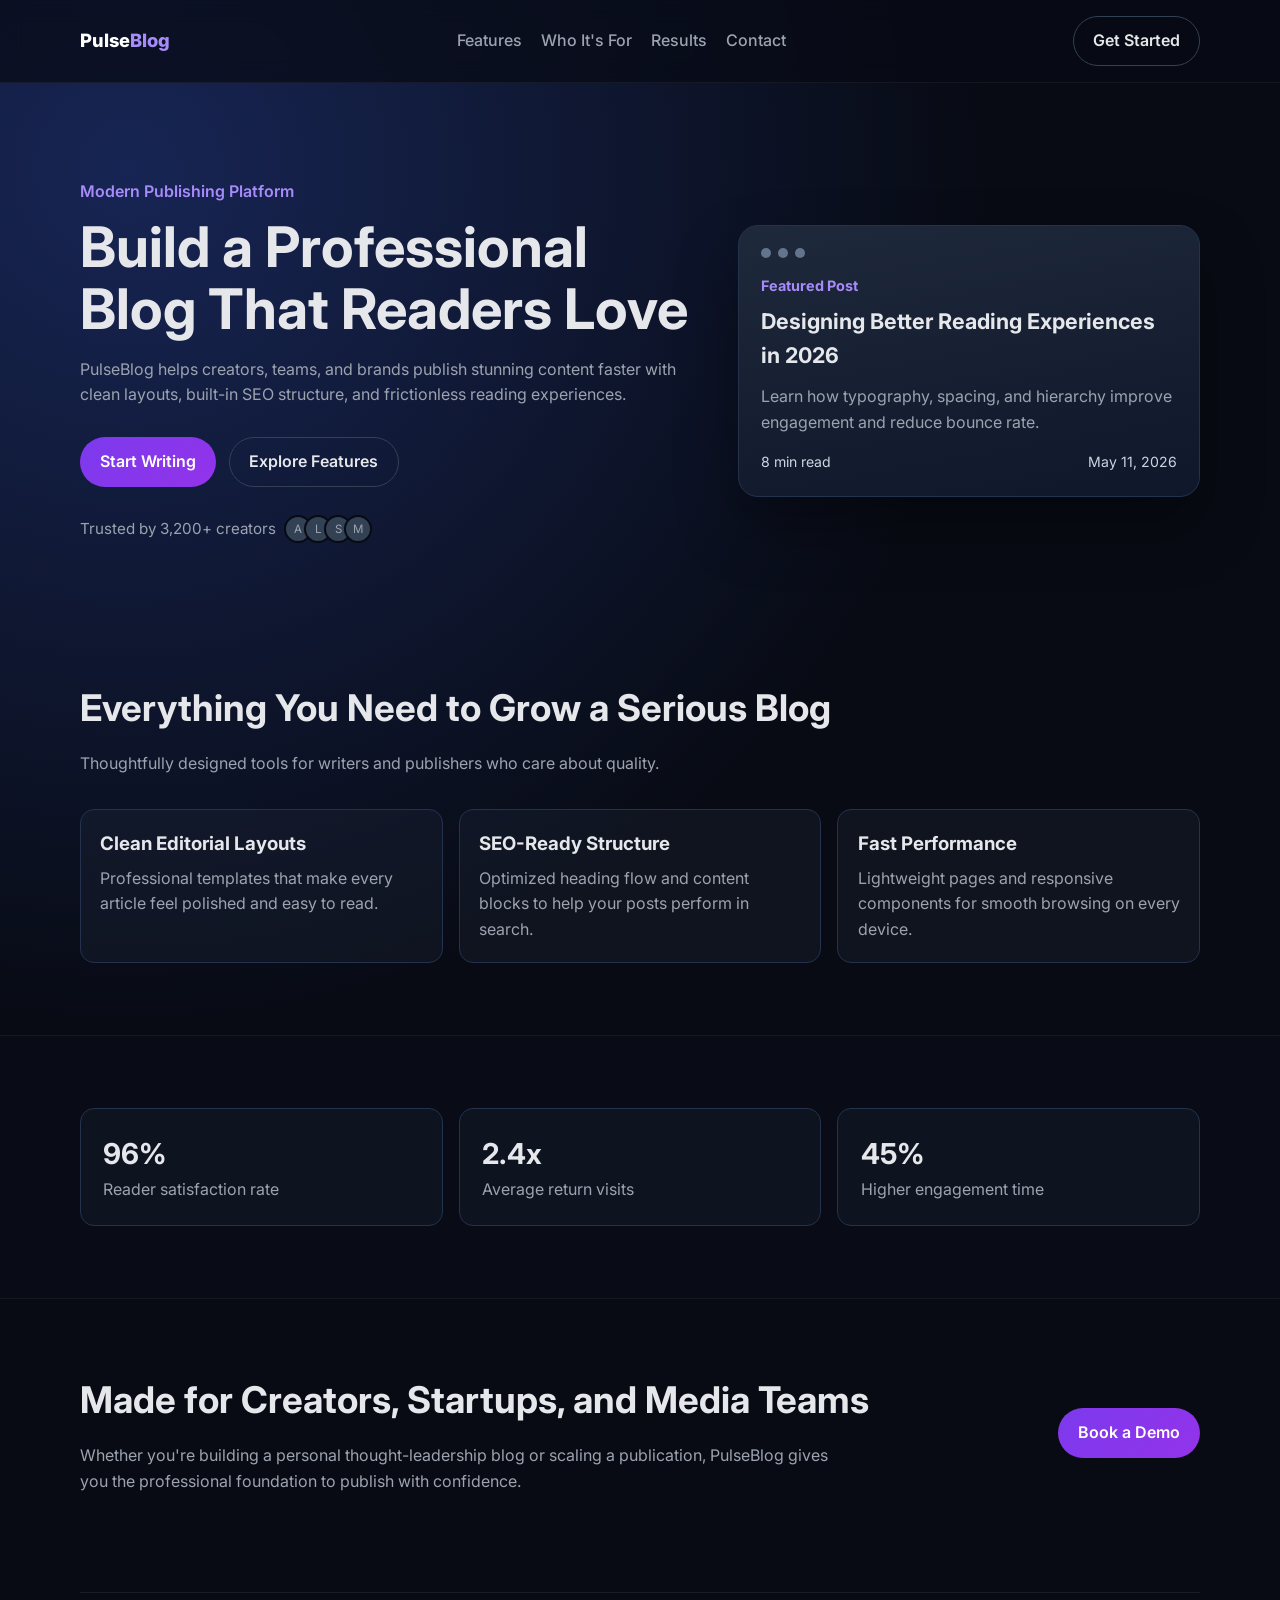
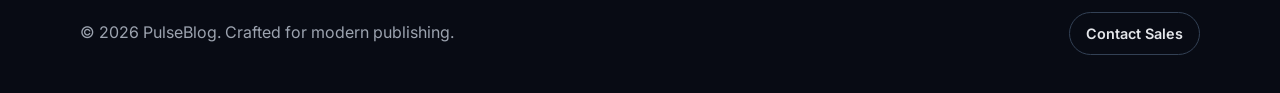
==== index.html @ 3ef4b939 "Create modern professional blog landing page" ====
<!DOCTYPE html>
<html lang="en">
<head>
  <meta charset="UTF-8" />
  <meta name="viewport" content="width=device-width, initial-scale=1.0" />
  <title>PulseBlog — Share Stories That Matter</title>
  <link rel="preconnect" href="https://fonts.googleapis.com">
  <link rel="preconnect" href="https://fonts.gstatic.com" crossorigin>
  <link href="https://fonts.googleapis.com/css2?family=Inter:wght@400;500;600;700;800&display=swap" rel="stylesheet">
  <link rel="stylesheet" href="style.css" />
</head>
<body>
  <header class="topbar">
    <div class="container nav-wrap">
      <a class="logo" href="#">Pulse<span>Blog</span></a>
      <nav class="nav-links">
        <a href="#features">Features</a>
        <a href="#audience">Who It's For</a>
        <a href="#stats">Results</a>
        <a href="#contact">Contact</a>
      </nav>
      <a href="#" class="btn btn-outline">Get Started</a>
    </div>
  </header>

  <main>
    <section class="hero">
      <div class="container hero-grid">
        <div class="hero-content">
          <p class="eyebrow">Modern Publishing Platform</p>
          <h1>Build a Professional Blog That Readers Love</h1>
          <p class="lead">PulseBlog helps creators, teams, and brands publish stunning content faster with clean layouts, built-in SEO structure, and frictionless reading experiences.</p>
          <div class="hero-actions">
            <a href="#" class="btn btn-primary">Start Writing</a>
            <a href="#features" class="btn btn-ghost">Explore Features</a>
          </div>
          <div class="trust-row">
            <span>Trusted by 3,200+ creators</span>
            <div class="avatars">
              <span>A</span><span>L</span><span>S</span><span>M</span>
            </div>
          </div>
        </div>

        <article class="hero-card">
          <div class="card-header">
            <span class="dot"></span>
            <span class="dot"></span>
            <span class="dot"></span>
          </div>
          <h3>Featured Post</h3>
          <h2>Designing Better Reading Experiences in 2026</h2>
          <p>Learn how typography, spacing, and hierarchy improve engagement and reduce bounce rate.</p>
          <div class="card-meta">
            <span>8 min read</span>
            <span>May 11, 2026</span>
          </div>
        </article>
      </div>
    </section>

    <section id="features" class="section">
      <div class="container">
        <h2>Everything You Need to Grow a Serious Blog</h2>
        <p class="section-sub">Thoughtfully designed tools for writers and publishers who care about quality.</p>
        <div class="features-grid">
          <div class="feature-card">
            <h3>Clean Editorial Layouts</h3>
            <p>Professional templates that make every article feel polished and easy to read.</p>
          </div>
          <div class="feature-card">
            <h3>SEO-Ready Structure</h3>
            <p>Optimized heading flow and content blocks to help your posts perform in search.</p>
          </div>
          <div class="feature-card">
            <h3>Fast Performance</h3>
            <p>Lightweight pages and responsive components for smooth browsing on every device.</p>
          </div>
        </div>
      </div>
    </section>

    <section id="stats" class="section muted">
      <div class="container stats-grid">
        <div><strong>96%</strong><span>Reader satisfaction rate</span></div>
        <div><strong>2.4x</strong><span>Average return visits</span></div>
        <div><strong>45%</strong><span>Higher engagement time</span></div>
      </div>
    </section>

    <section id="audience" class="section">
      <div class="container audience">
        <div>
          <h2>Made for Creators, Startups, and Media Teams</h2>
          <p>Whether you're building a personal thought-leadership blog or scaling a publication, PulseBlog gives you the professional foundation to publish with confidence.</p>
        </div>
        <a href="#contact" class="btn btn-primary">Book a Demo</a>
      </div>
    </section>
  </main>

  <footer id="contact" class="footer">
    <div class="container footer-wrap">
      <p>© 2026 PulseBlog. Crafted for modern publishing.</p>
      <a href="#" class="btn btn-outline small">Contact Sales</a>
    </div>
  </footer>
</body>
</html>
---- style.css ----
:root {
  --bg: #080b14;
  --bg-soft: #111827;
  --card: #121b2d;
  --text: #e5e7eb;
  --muted: #9ca3af;
  --primary: #7c3aed;
  --primary-2: #9333ea;
  --line: #24324d;
  --white: #ffffff;
}

* {
  margin: 0;
  padding: 0;
  box-sizing: border-box;
}

body {
  font-family: 'Inter', sans-serif;
  background: radial-gradient(circle at 10% 10%, #172554 0%, var(--bg) 45%);
  color: var(--text);
  line-height: 1.6;
}

.container {
  width: min(1120px, 92%);
  margin: 0 auto;
}

.topbar {
  position: sticky;
  top: 0;
  backdrop-filter: blur(12px);
  background: rgba(8, 11, 20, 0.7);
  border-bottom: 1px solid rgba(255, 255, 255, 0.05);
  z-index: 50;
}

.nav-wrap {
  display: flex;
  align-items: center;
  justify-content: space-between;
  padding: 1rem 0;
  gap: 1rem;
}

.logo {
  font-weight: 800;
  font-size: 1.15rem;
  text-decoration: none;
  color: var(--white);
}

.logo span { color: #a78bfa; }

.nav-links {
  display: flex;
  gap: 1.2rem;
  flex-wrap: wrap;
}

.nav-links a {
  color: var(--muted);
  text-decoration: none;
  font-weight: 500;
}

.nav-links a:hover { color: var(--white); }

.btn {
  border: 1px solid transparent;
  border-radius: 999px;
  padding: 0.7rem 1.2rem;
  text-decoration: none;
  font-weight: 600;
  transition: all 0.25s ease;
  display: inline-flex;
  align-items: center;
  justify-content: center;
}

.btn-primary {
  background: linear-gradient(135deg, var(--primary), var(--primary-2));
  color: var(--white);
}

.btn-primary:hover {
  filter: brightness(1.08);
  transform: translateY(-1px);
}

.btn-outline {
  border-color: #334155;
  color: var(--text);
}

.btn-outline:hover {
  border-color: #64748b;
  background: rgba(255, 255, 255, 0.03);
}

.btn-ghost {
  color: var(--text);
  border-color: #334155;
}

.btn-ghost:hover {
  background: rgba(255, 255, 255, 0.03);
}

.hero {
  padding: 6rem 0 4rem;
}

.hero-grid {
  display: grid;
  grid-template-columns: 1.15fr 0.85fr;
  gap: 2rem;
  align-items: center;
}

.eyebrow {
  color: #a78bfa;
  font-weight: 600;
  margin-bottom: 0.8rem;
}

.hero h1 {
  font-size: clamp(2rem, 5vw, 3.5rem);
  line-height: 1.1;
  margin-bottom: 1rem;
}

.lead {
  color: var(--muted);
  max-width: 620px;
}

.hero-actions {
  margin-top: 1.8rem;
  display: flex;
  gap: 0.8rem;
  flex-wrap: wrap;
}

.trust-row {
  margin-top: 1.8rem;
  display: flex;
  align-items: center;
  gap: 1rem;
  color: var(--muted);
  font-size: 0.95rem;
}

.avatars { display: flex; }
.avatars span {
  width: 28px;
  height: 28px;
  border-radius: 50%;
  background: #334155;
  display: grid;
  place-items: center;
  border: 2px solid var(--bg);
  margin-left: -8px;
  font-size: 0.72rem;
}

.hero-card {
  background: linear-gradient(170deg, #1e293b 0%, #0f172a 100%);
  border: 1px solid var(--line);
  border-radius: 20px;
  padding: 1.4rem;
  box-shadow: 0 30px 60px rgba(0, 0, 0, 0.35);
}

.card-header {
  display: flex;
  gap: 0.45rem;
  margin-bottom: 1rem;
}

.dot {
  width: 10px;
  height: 10px;
  border-radius: 50%;
  background: #64748b;
}

.hero-card h3 {
  color: #a78bfa;
  font-size: 0.9rem;
  margin-bottom: 0.4rem;
}

.hero-card h2 {
  margin-bottom: 0.7rem;
  font-size: 1.35rem;
}

.hero-card p { color: var(--muted); }

.card-meta {
  margin-top: 1rem;
  display: flex;
  justify-content: space-between;
  font-size: 0.88rem;
  color: #cbd5e1;
}

.section {
  padding: 4.5rem 0;
}

.section h2 {
  font-size: clamp(1.5rem, 4vw, 2.3rem);
  margin-bottom: 0.8rem;
}

.section-sub {
  color: var(--muted);
  margin-bottom: 2rem;
}

.features-grid {
  display: grid;
  grid-template-columns: repeat(3, 1fr);
  gap: 1rem;
}

.feature-card {
  padding: 1.2rem;
  border-radius: 14px;
  border: 1px solid var(--line);
  background: rgba(30, 41, 59, 0.3);
}

.feature-card h3 {
  margin-bottom: 0.45rem;
}

.feature-card p { color: var(--muted); }

.muted {
  background: rgba(10, 14, 24, 0.7);
  border-top: 1px solid rgba(255, 255, 255, 0.05);
  border-bottom: 1px solid rgba(255, 255, 255, 0.05);
}

.stats-grid {
  display: grid;
  grid-template-columns: repeat(3, 1fr);
  gap: 1rem;
}

.stats-grid div {
  background: rgba(17, 24, 39, 0.6);
  border: 1px solid var(--line);
  padding: 1.4rem;
  border-radius: 14px;
}

.stats-grid strong {
  display: block;
  font-size: 1.8rem;
}

.stats-grid span {
  color: var(--muted);
}

.audience {
  display: flex;
  justify-content: space-between;
  align-items: center;
  gap: 1.4rem;
}

.audience p {
  color: var(--muted);
  max-width: 760px;
}

.footer {
  padding: 1.6rem 0 2.4rem;
}

.footer-wrap {
  border-top: 1px solid rgba(255, 255, 255, 0.07);
  padding-top: 1.2rem;
  display: flex;
  justify-content: space-between;
  align-items: center;
  gap: 1rem;
  color: var(--muted);
}

.small { padding: 0.55rem 1rem; font-size: 0.9rem; }

@media (max-width: 900px) {
  .hero-grid,
  .features-grid,
  .stats-grid,
  .audience {
    grid-template-columns: 1fr;
    display: grid;
  }

  .nav-links { display: none; }
  .hero { padding-top: 4rem; }
}
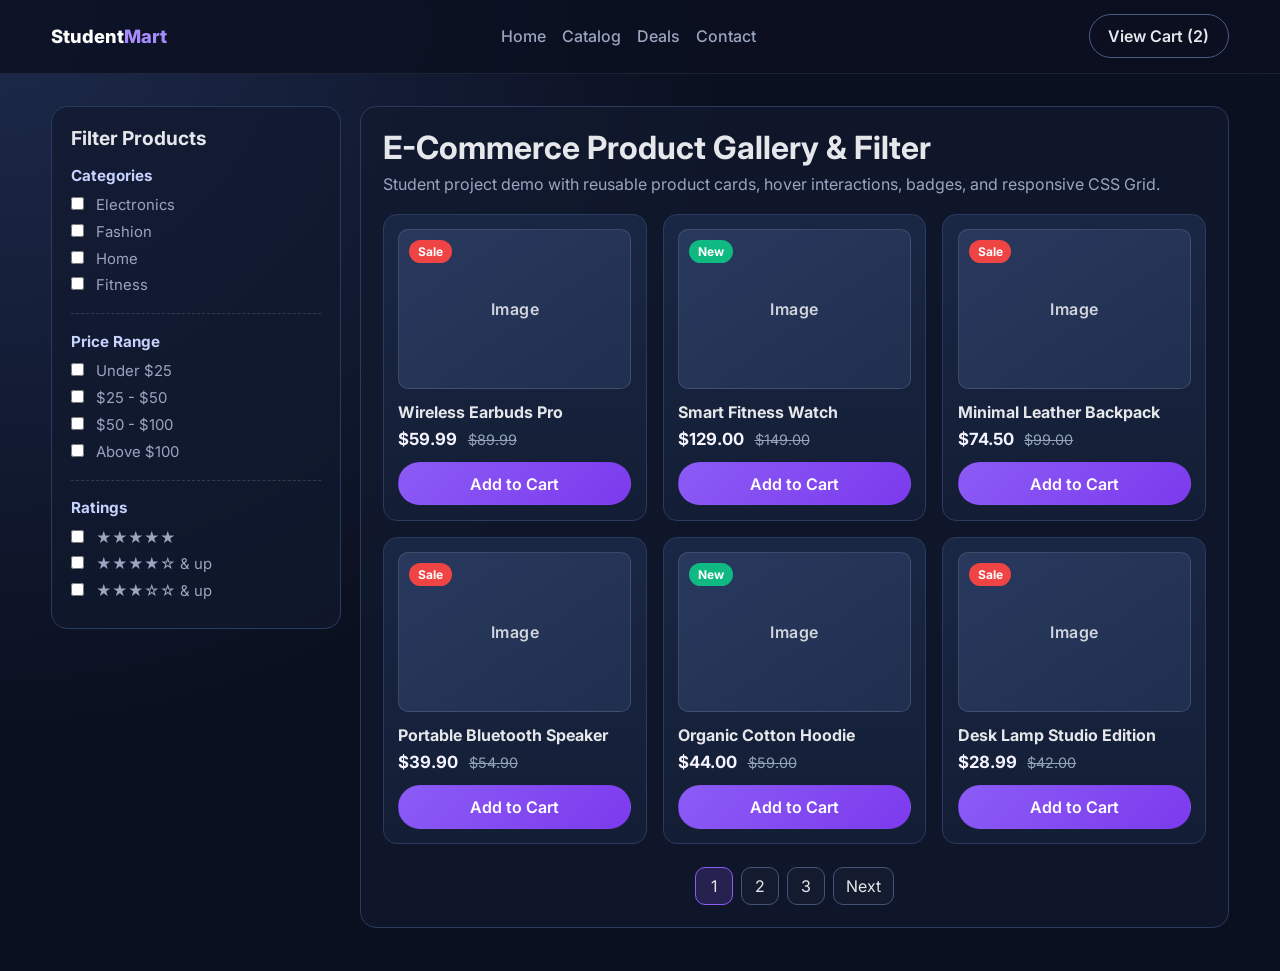
==== commit ddad4d9e: "Transform landing page into e-commerce gallery with filters" ====
--- a/index.html
+++ b/index.html
@@ -3,7 +3,7 @@
 <head>
   <meta charset="UTF-8" />
   <meta name="viewport" content="width=device-width, initial-scale=1.0" />
-  <title>PulseBlog — Share Stories That Matter</title>
+  <title>StudentMart — E-Commerce Product Gallery & Filter</title>
   <link rel="preconnect" href="https://fonts.googleapis.com">
   <link rel="preconnect" href="https://fonts.gstatic.com" crossorigin>
   <link href="https://fonts.googleapis.com/css2?family=Inter:wght@400;500;600;700;800&display=swap" rel="stylesheet">
@@ -12,98 +12,138 @@
 <body>
   <header class="topbar">
     <div class="container nav-wrap">
-      <a class="logo" href="#">Pulse<span>Blog</span></a>
+      <a class="logo" href="#">Student<span>Mart</span></a>
       <nav class="nav-links">
-        <a href="#features">Features</a>
-        <a href="#audience">Who It's For</a>
-        <a href="#stats">Results</a>
-        <a href="#contact">Contact</a>
+        <a href="#">Home</a>
+        <a href="#">Catalog</a>
+        <a href="#">Deals</a>
+        <a href="#">Contact</a>
       </nav>
-      <a href="#" class="btn btn-outline">Get Started</a>
+      <a href="#" class="btn btn-outline">View Cart (2)</a>
     </div>
   </header>
 
-  <main>
-    <section class="hero">
-      <div class="container hero-grid">
-        <div class="hero-content">
-          <p class="eyebrow">Modern Publishing Platform</p>
-          <h1>Build a Professional Blog That Readers Love</h1>
-          <p class="lead">PulseBlog helps creators, teams, and brands publish stunning content faster with clean layouts, built-in SEO structure, and frictionless reading experiences.</p>
-          <div class="hero-actions">
-            <a href="#" class="btn btn-primary">Start Writing</a>
-            <a href="#features" class="btn btn-ghost">Explore Features</a>
+  <main class="container page-layout">
+    <aside class="filter-sidebar">
+      <h2>Filter Products</h2>
+
+      <div class="filter-group">
+        <h3>Categories</h3>
+        <label><input type="checkbox" /> Electronics</label>
+        <label><input type="checkbox" /> Fashion</label>
+        <label><input type="checkbox" /> Home</label>
+        <label><input type="checkbox" /> Fitness</label>
+      </div>
+
+      <div class="filter-group">
+        <h3>Price Range</h3>
+        <label><input type="checkbox" /> Under $25</label>
+        <label><input type="checkbox" /> $25 - $50</label>
+        <label><input type="checkbox" /> $50 - $100</label>
+        <label><input type="checkbox" /> Above $100</label>
+      </div>
+
+      <div class="filter-group">
+        <h3>Ratings</h3>
+        <label><input type="checkbox" /> ★★★★★</label>
+        <label><input type="checkbox" /> ★★★★☆ & up</label>
+        <label><input type="checkbox" /> ★★★☆☆ & up</label>
+      </div>
+    </aside>
+
+    <section class="products-section">
+      <div class="section-head">
+        <h1>E-Commerce Product Gallery & Filter</h1>
+        <p>Student project demo with reusable product cards, hover interactions, badges, and responsive CSS Grid.</p>
+      </div>
+
+      <div class="products-grid">
+        <article class="product-card">
+          <div class="product-image">
+            <span class="badge sale">Sale</span>
+            <span class="placeholder">Image</span>
           </div>
-          <div class="trust-row">
-            <span>Trusted by 3,200+ creators</span>
-            <div class="avatars">
-              <span>A</span><span>L</span><span>S</span><span>M</span>
-            </div>
+          <h3>Wireless Earbuds Pro</h3>
+          <div class="price-row">
+            <p class="price">$59.99</p>
+            <p class="old-price">$89.99</p>
           </div>
-        </div>
+          <a href="#" class="btn btn-primary full">Add to Cart</a>
+        </article>
 
-        <article class="hero-card">
-          <div class="card-header">
-            <span class="dot"></span>
-            <span class="dot"></span>
-            <span class="dot"></span>
+        <article class="product-card">
+          <div class="product-image">
+            <span class="badge new">New</span>
+            <span class="placeholder">Image</span>
           </div>
-          <h3>Featured Post</h3>
-          <h2>Designing Better Reading Experiences in 2026</h2>
-          <p>Learn how typography, spacing, and hierarchy improve engagement and reduce bounce rate.</p>
-          <div class="card-meta">
-            <span>8 min read</span>
-            <span>May 11, 2026</span>
+          <h3>Smart Fitness Watch</h3>
+          <div class="price-row">
+            <p class="price">$129.00</p>
+            <p class="old-price">$149.00</p>
           </div>
+          <a href="#" class="btn btn-primary full">Add to Cart</a>
+        </article>
+
+        <article class="product-card">
+          <div class="product-image">
+            <span class="badge sale">Sale</span>
+            <span class="placeholder">Image</span>
+          </div>
+          <h3>Minimal Leather Backpack</h3>
+          <div class="price-row">
+            <p class="price">$74.50</p>
+            <p class="old-price">$99.00</p>
+          </div>
+          <a href="#" class="btn btn-primary full">Add to Cart</a>
+        </article>
+
+        <article class="product-card">
+          <div class="product-image">
+            <span class="badge sale">Sale</span>
+            <span class="placeholder">Image</span>
+          </div>
+          <h3>Portable Bluetooth Speaker</h3>
+          <div class="price-row">
+            <p class="price">$39.90</p>
+            <p class="old-price">$54.90</p>
+          </div>
+          <a href="#" class="btn btn-primary full">Add to Cart</a>
+        </article>
+
+        <article class="product-card">
+          <div class="product-image">
+            <span class="badge new">New</span>
+            <span class="placeholder">Image</span>
+          </div>
+          <h3>Organic Cotton Hoodie</h3>
+          <div class="price-row">
+            <p class="price">$44.00</p>
+            <p class="old-price">$59.00</p>
+          </div>
+          <a href="#" class="btn btn-primary full">Add to Cart</a>
+        </article>
+
+        <article class="product-card">
+          <div class="product-image">
+            <span class="badge sale">Sale</span>
+            <span class="placeholder">Image</span>
+          </div>
+          <h3>Desk Lamp Studio Edition</h3>
+          <div class="price-row">
+            <p class="price">$28.99</p>
+            <p class="old-price">$42.00</p>
+          </div>
+          <a href="#" class="btn btn-primary full">Add to Cart</a>
         </article>
       </div>
-    </section>
 
-    <section id="features" class="section">
-      <div class="container">
-        <h2>Everything You Need to Grow a Serious Blog</h2>
-        <p class="section-sub">Thoughtfully designed tools for writers and publishers who care about quality.</p>
-        <div class="features-grid">
-          <div class="feature-card">
-            <h3>Clean Editorial Layouts</h3>
-            <p>Professional templates that make every article feel polished and easy to read.</p>
-          </div>
-          <div class="feature-card">
-            <h3>SEO-Ready Structure</h3>
-            <p>Optimized heading flow and content blocks to help your posts perform in search.</p>
-          </div>
-          <div class="feature-card">
-            <h3>Fast Performance</h3>
-            <p>Lightweight pages and responsive components for smooth browsing on every device.</p>
-          </div>
-        </div>
-      </div>
-    </section>
-
-    <section id="stats" class="section muted">
-      <div class="container stats-grid">
-        <div><strong>96%</strong><span>Reader satisfaction rate</span></div>
-        <div><strong>2.4x</strong><span>Average return visits</span></div>
-        <div><strong>45%</strong><span>Higher engagement time</span></div>
-      </div>
-    </section>
-
-    <section id="audience" class="section">
-      <div class="container audience">
-        <div>
-          <h2>Made for Creators, Startups, and Media Teams</h2>
-          <p>Whether you're building a personal thought-leadership blog or scaling a publication, PulseBlog gives you the professional foundation to publish with confidence.</p>
-        </div>
-        <a href="#contact" class="btn btn-primary">Book a Demo</a>
-      </div>
+      <nav class="pagination" aria-label="Product pagination">
+        <a href="#" class="active">1</a>
+        <a href="#">2</a>
+        <a href="#">3</a>
+        <a href="#">Next</a>
+      </nav>
     </section>
   </main>
-
-  <footer id="contact" class="footer">
-    <div class="container footer-wrap">
-      <p>© 2026 PulseBlog. Crafted for modern publishing.</p>
-      <a href="#" class="btn btn-outline small">Contact Sales</a>
-    </div>
-  </footer>
 </body>
 </html>
--- a/style.css
+++ b/style.css
@@ -1,13 +1,14 @@
 :root {
-  --bg: #080b14;
-  --bg-soft: #111827;
-  --card: #121b2d;
+  --bg: #0b1020;
+  --bg-soft: #111a2f;
+  --card: #18243d;
   --text: #e5e7eb;
-  --muted: #9ca3af;
-  --primary: #7c3aed;
-  --primary-2: #9333ea;
-  --line: #24324d;
-  --white: #ffffff;
+  --muted: #9aa5bf;
+  --line: #2b3b5f;
+  --primary: #8b5cf6;
+  --primary-hover: #a78bfa;
+  --sale: #ef4444;
+  --new: #10b981;
 }
 
 * {
@@ -18,294 +19,266 @@
 
 body {
   font-family: 'Inter', sans-serif;
-  background: radial-gradient(circle at 10% 10%, #172554 0%, var(--bg) 45%);
+  background: radial-gradient(circle at top left, #1d2a4c 0%, var(--bg) 45%);
   color: var(--text);
-  line-height: 1.6;
+  min-height: 100vh;
 }
 
 .container {
-  width: min(1120px, 92%);
+  width: min(1180px, 92%);
   margin: 0 auto;
 }
 
 .topbar {
   position: sticky;
   top: 0;
+  z-index: 20;
+  background: rgba(11, 16, 32, 0.82);
   backdrop-filter: blur(12px);
-  background: rgba(8, 11, 20, 0.7);
-  border-bottom: 1px solid rgba(255, 255, 255, 0.05);
-  z-index: 50;
+  border-bottom: 1px solid rgba(255, 255, 255, 0.08);
 }
 
 .nav-wrap {
   display: flex;
   align-items: center;
   justify-content: space-between;
-  padding: 1rem 0;
   gap: 1rem;
+  padding: 0.9rem 0;
 }
 
 .logo {
+  font-size: 1.15rem;
   font-weight: 800;
-  font-size: 1.15rem;
-  text-decoration: none;
-  color: var(--white);
-}
-
-.logo span { color: #a78bfa; }
+  text-decoration: none;
+  color: #fff;
+}
+
+.logo span { color: var(--primary-hover); }
 
 .nav-links {
   display: flex;
-  gap: 1.2rem;
-  flex-wrap: wrap;
+  gap: 1rem;
 }
 
 .nav-links a {
+  text-decoration: none;
   color: var(--muted);
-  text-decoration: none;
   font-weight: 500;
 }
 
-.nav-links a:hover { color: var(--white); }
+.nav-links a:hover { color: #fff; }
 
 .btn {
   border: 1px solid transparent;
   border-radius: 999px;
-  padding: 0.7rem 1.2rem;
-  text-decoration: none;
+  padding: 0.68rem 1.15rem;
   font-weight: 600;
+  text-decoration: none;
+  display: inline-flex;
+  justify-content: center;
+  align-items: center;
   transition: all 0.25s ease;
-  display: inline-flex;
-  align-items: center;
-  justify-content: center;
+}
+
+.btn-outline {
+  border-color: #4a5d85;
+  color: var(--text);
+}
+
+.btn-outline:hover {
+  border-color: #6f87ba;
+  background: rgba(255, 255, 255, 0.04);
 }
 
 .btn-primary {
-  background: linear-gradient(135deg, var(--primary), var(--primary-2));
-  color: var(--white);
+  background: linear-gradient(135deg, var(--primary), #7c3aed);
+  color: #fff;
 }
 
 .btn-primary:hover {
-  filter: brightness(1.08);
-  transform: translateY(-1px);
-}
-
-.btn-outline {
-  border-color: #334155;
-  color: var(--text);
-}
-
-.btn-outline:hover {
-  border-color: #64748b;
-  background: rgba(255, 255, 255, 0.03);
-}
-
-.btn-ghost {
-  color: var(--text);
-  border-color: #334155;
-}
-
-.btn-ghost:hover {
-  background: rgba(255, 255, 255, 0.03);
-}
-
-.hero {
-  padding: 6rem 0 4rem;
-}
-
-.hero-grid {
+  background: linear-gradient(135deg, var(--primary-hover), var(--primary));
+  box-shadow: 0 0 18px rgba(139, 92, 246, 0.35);
+}
+
+.full { width: 100%; }
+
+.page-layout {
   display: grid;
-  grid-template-columns: 1.15fr 0.85fr;
-  gap: 2rem;
-  align-items: center;
-}
-
-.eyebrow {
-  color: #a78bfa;
-  font-weight: 600;
-  margin-bottom: 0.8rem;
-}
-
-.hero h1 {
-  font-size: clamp(2rem, 5vw, 3.5rem);
-  line-height: 1.1;
+  grid-template-columns: 290px 1fr;
+  gap: 1.2rem;
+  padding: 2rem 0 2.7rem;
+}
+
+.filter-sidebar,
+.products-section {
+  background: rgba(17, 26, 47, 0.72);
+  border: 1px solid var(--line);
+  border-radius: 16px;
+}
+
+.filter-sidebar {
+  padding: 1.2rem;
+  height: max-content;
+  position: sticky;
+  top: 74px;
+}
+
+.filter-sidebar h2 {
+  font-size: 1.2rem;
   margin-bottom: 1rem;
 }
 
-.lead {
+.filter-group + .filter-group {
+  margin-top: 1.2rem;
+  padding-top: 1.1rem;
+  border-top: 1px dashed rgba(255, 255, 255, 0.15);
+}
+
+.filter-group h3 {
+  font-size: 0.95rem;
+  margin-bottom: 0.7rem;
+  color: #c7d2fe;
+}
+
+.filter-group label {
+  display: block;
+  margin-bottom: 0.55rem;
   color: var(--muted);
-  max-width: 620px;
-}
-
-.hero-actions {
-  margin-top: 1.8rem;
-  display: flex;
-  gap: 0.8rem;
-  flex-wrap: wrap;
-}
-
-.trust-row {
-  margin-top: 1.8rem;
-  display: flex;
-  align-items: center;
+  font-size: 0.93rem;
+}
+
+.filter-group input { margin-right: 0.45rem; }
+
+.products-section {
+  padding: 1.35rem;
+}
+
+.section-head h1 {
+  font-size: clamp(1.4rem, 3vw, 2rem);
+  margin-bottom: 0.45rem;
+}
+
+.section-head p {
+  color: var(--muted);
+  margin-bottom: 1.2rem;
+}
+
+.products-grid {
+  display: grid;
+  grid-template-columns: repeat(auto-fit, minmax(250px, 1fr));
   gap: 1rem;
-  color: var(--muted);
-  font-size: 0.95rem;
-}
-
-.avatars { display: flex; }
-.avatars span {
-  width: 28px;
-  height: 28px;
-  border-radius: 50%;
-  background: #334155;
+}
+
+.product-card {
+  background: linear-gradient(180deg, #1a2744 0%, #131e35 100%);
+  border: 1px solid var(--line);
+  border-radius: 14px;
+  padding: 0.9rem;
+  transition: transform 0.25s ease, box-shadow 0.25s ease, border-color 0.25s ease;
+}
+
+.product-card:hover {
+  transform: translateY(-6px);
+  border-color: #5675b6;
+  box-shadow: 0 14px 28px rgba(4, 8, 20, 0.45), 0 0 20px rgba(124, 58, 237, 0.2);
+}
+
+.product-image {
+  position: relative;
+  border-radius: 10px;
+  height: 160px;
+  background: linear-gradient(145deg, #29395e, #202f4f);
+  border: 1px solid rgba(255, 255, 255, 0.12);
   display: grid;
   place-items: center;
-  border: 2px solid var(--bg);
-  margin-left: -8px;
-  font-size: 0.72rem;
-}
-
-.hero-card {
-  background: linear-gradient(170deg, #1e293b 0%, #0f172a 100%);
-  border: 1px solid var(--line);
-  border-radius: 20px;
-  padding: 1.4rem;
-  box-shadow: 0 30px 60px rgba(0, 0, 0, 0.35);
-}
-
-.card-header {
-  display: flex;
-  gap: 0.45rem;
-  margin-bottom: 1rem;
-}
-
-.dot {
-  width: 10px;
-  height: 10px;
-  border-radius: 50%;
-  background: #64748b;
-}
-
-.hero-card h3 {
-  color: #a78bfa;
+  overflow: hidden;
+}
+
+.placeholder {
+  color: #d1d5db;
+  font-weight: 600;
+  letter-spacing: 0.5px;
+}
+
+.badge {
+  position: absolute;
+  top: 10px;
+  left: 10px;
+  padding: 0.25rem 0.55rem;
+  border-radius: 999px;
+  font-size: 0.75rem;
+  font-weight: 700;
+  color: #fff;
+}
+
+.badge.sale { background: var(--sale); }
+.badge.new { background: var(--new); }
+
+.product-card h3 {
+  margin: 0.8rem 0 0.45rem;
+  font-size: 1rem;
+}
+
+.price-row {
+  display: flex;
+  align-items: baseline;
+  gap: 0.65rem;
+  margin-bottom: 0.8rem;
+}
+
+.price {
+  color: #f5f3ff;
+  font-size: 1.05rem;
+  font-weight: 700;
+}
+
+.old-price {
+  color: #94a3b8;
+  text-decoration: line-through;
   font-size: 0.9rem;
-  margin-bottom: 0.4rem;
-}
-
-.hero-card h2 {
-  margin-bottom: 0.7rem;
-  font-size: 1.35rem;
-}
-
-.hero-card p { color: var(--muted); }
-
-.card-meta {
-  margin-top: 1rem;
-  display: flex;
-  justify-content: space-between;
-  font-size: 0.88rem;
-  color: #cbd5e1;
-}
-
-.section {
-  padding: 4.5rem 0;
-}
-
-.section h2 {
-  font-size: clamp(1.5rem, 4vw, 2.3rem);
-  margin-bottom: 0.8rem;
-}
-
-.section-sub {
-  color: var(--muted);
-  margin-bottom: 2rem;
-}
-
-.features-grid {
-  display: grid;
-  grid-template-columns: repeat(3, 1fr);
-  gap: 1rem;
-}
-
-.feature-card {
-  padding: 1.2rem;
-  border-radius: 14px;
-  border: 1px solid var(--line);
-  background: rgba(30, 41, 59, 0.3);
-}
-
-.feature-card h3 {
-  margin-bottom: 0.45rem;
-}
-
-.feature-card p { color: var(--muted); }
-
-.muted {
-  background: rgba(10, 14, 24, 0.7);
-  border-top: 1px solid rgba(255, 255, 255, 0.05);
-  border-bottom: 1px solid rgba(255, 255, 255, 0.05);
-}
-
-.stats-grid {
-  display: grid;
-  grid-template-columns: repeat(3, 1fr);
-  gap: 1rem;
-}
-
-.stats-grid div {
-  background: rgba(17, 24, 39, 0.6);
-  border: 1px solid var(--line);
-  padding: 1.4rem;
-  border-radius: 14px;
-}
-
-.stats-grid strong {
-  display: block;
-  font-size: 1.8rem;
-}
-
-.stats-grid span {
-  color: var(--muted);
-}
-
-.audience {
-  display: flex;
-  justify-content: space-between;
-  align-items: center;
-  gap: 1.4rem;
-}
-
-.audience p {
-  color: var(--muted);
-  max-width: 760px;
-}
-
-.footer {
-  padding: 1.6rem 0 2.4rem;
-}
-
-.footer-wrap {
-  border-top: 1px solid rgba(255, 255, 255, 0.07);
-  padding-top: 1.2rem;
-  display: flex;
-  justify-content: space-between;
-  align-items: center;
-  gap: 1rem;
-  color: var(--muted);
-}
-
-.small { padding: 0.55rem 1rem; font-size: 0.9rem; }
-
-@media (max-width: 900px) {
-  .hero-grid,
-  .features-grid,
-  .stats-grid,
-  .audience {
+}
+
+.pagination {
+  display: flex;
+  justify-content: center;
+  gap: 0.5rem;
+  margin-top: 1.4rem;
+}
+
+.pagination a {
+  display: inline-block;
+  min-width: 38px;
+  padding: 0.52rem 0.75rem;
+  text-align: center;
+  border-radius: 10px;
+  border: 1px solid #44537a;
+  color: var(--text);
+  text-decoration: none;
+  background: rgba(255, 255, 255, 0.02);
+}
+
+.pagination a:hover {
+  border-color: #8aa0cf;
+  transform: translateY(-1px);
+}
+
+.pagination .active {
+  border-color: var(--primary);
+  background: rgba(139, 92, 246, 0.18);
+}
+
+@media (max-width: 980px) {
+  .page-layout {
     grid-template-columns: 1fr;
-    display: grid;
   }
 
-  .nav-links { display: none; }
-  .hero { padding-top: 4rem; }
-}
+  .filter-sidebar {
+    position: static;
+  }
+}
+
+@media (max-width: 680px) {
+  .nav-links {
+    display: none;
+  }
+}
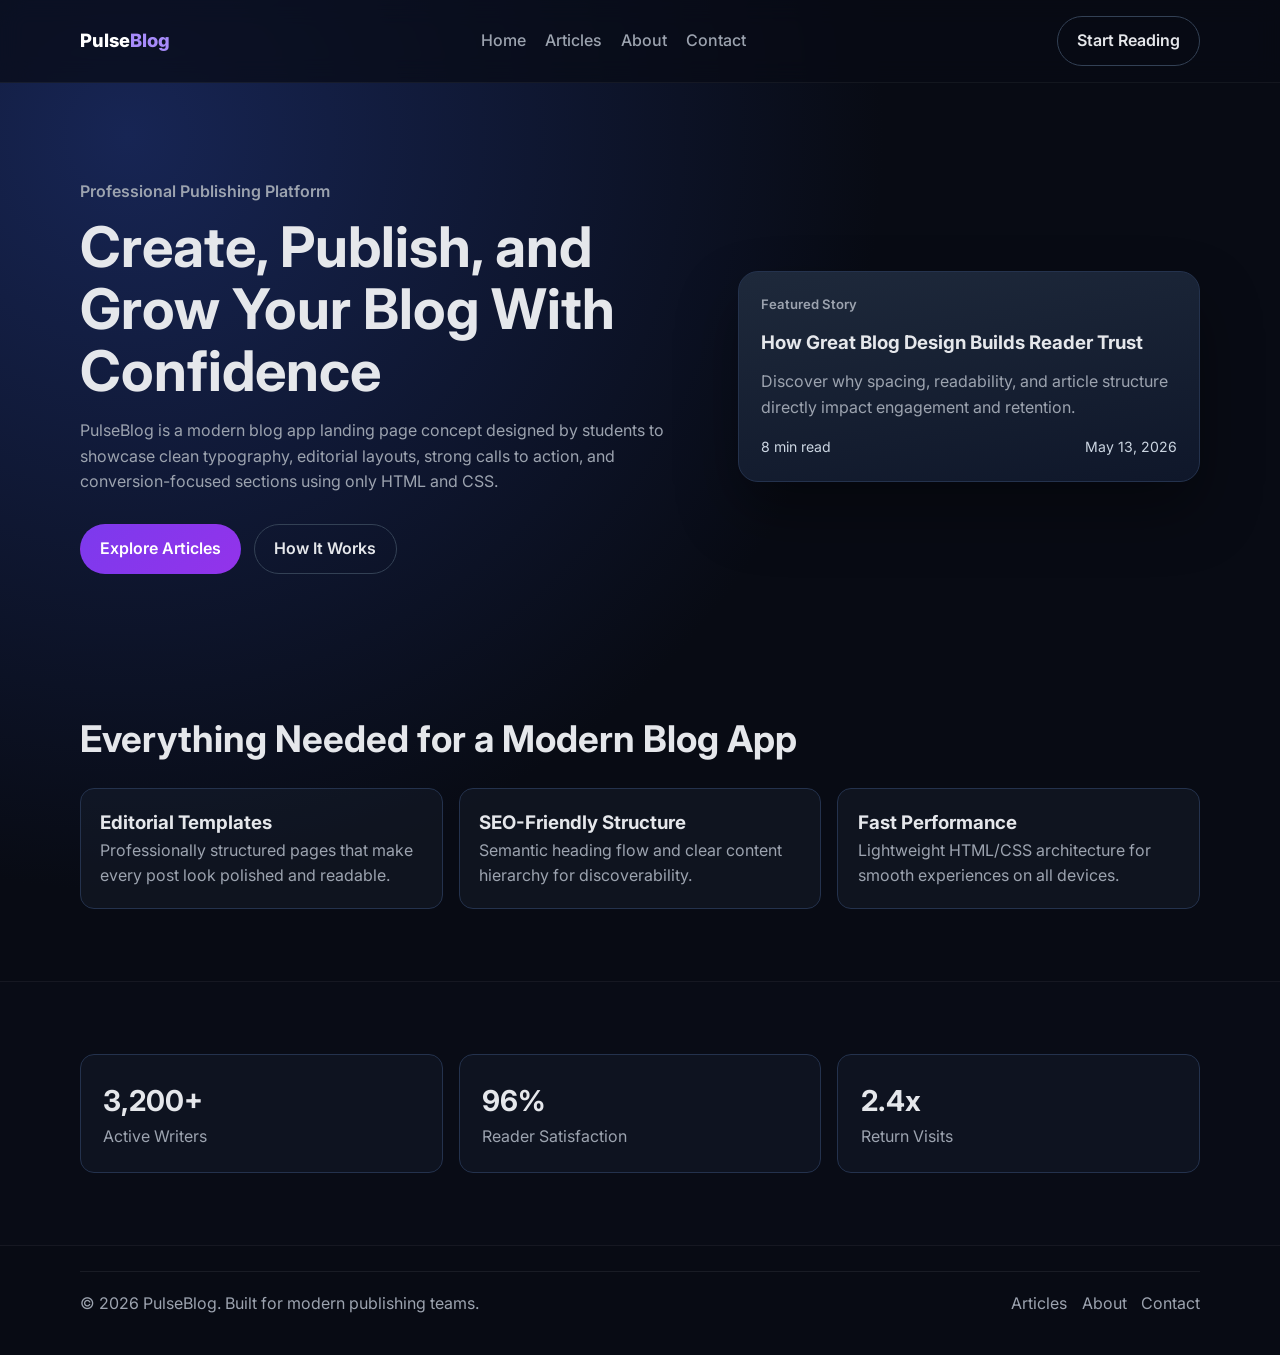
==== commit 7ac30122: "Refocus multi-page site on blog app landing experience" ====
--- a/index.html
+++ b/index.html
@@ -3,7 +3,7 @@
 <head>
   <meta charset="UTF-8" />
   <meta name="viewport" content="width=device-width, initial-scale=1.0" />
-  <title>StudentMart — E-Commerce Product Gallery & Filter</title>
+  <title>PulseBlog — Modern Blog App Landing Page</title>
   <link rel="preconnect" href="https://fonts.googleapis.com">
   <link rel="preconnect" href="https://fonts.gstatic.com" crossorigin>
   <link href="https://fonts.googleapis.com/css2?family=Inter:wght@400;500;600;700;800&display=swap" rel="stylesheet">
@@ -12,138 +12,71 @@
 <body>
   <header class="topbar">
     <div class="container nav-wrap">
-      <a class="logo" href="#">Student<span>Mart</span></a>
+      <a class="logo" href="index.html">Pulse<span>Blog</span></a>
       <nav class="nav-links">
-        <a href="#">Home</a>
-        <a href="#">Catalog</a>
-        <a href="#">Deals</a>
-        <a href="#">Contact</a>
+        <a class="active-link" href="index.html">Home</a>
+        <a href="blog.html">Articles</a>
+        <a href="about.html">About</a>
+        <a href="contact.html">Contact</a>
       </nav>
-      <a href="#" class="btn btn-outline">View Cart (2)</a>
+      <a href="blog.html" class="btn btn-outline">Start Reading</a>
     </div>
   </header>
 
-  <main class="container page-layout">
-    <aside class="filter-sidebar">
-      <h2>Filter Products</h2>
+  <main>
+    <section class="hero">
+      <div class="container hero-grid">
+        <div>
+          <p class="eyebrow">Professional Publishing Platform</p>
+          <h1>Create, Publish, and Grow Your Blog With Confidence</h1>
+          <p>PulseBlog is a modern blog app landing page concept designed by students to showcase clean typography, editorial layouts, strong calls to action, and conversion-focused sections using only HTML and CSS.</p>
+          <div class="hero-actions">
+            <a href="blog.html" class="btn btn-primary">Explore Articles</a>
+            <a href="about.html" class="btn btn-ghost">How It Works</a>
+          </div>
+        </div>
 
-      <div class="filter-group">
-        <h3>Categories</h3>
-        <label><input type="checkbox" /> Electronics</label>
-        <label><input type="checkbox" /> Fashion</label>
-        <label><input type="checkbox" /> Home</label>
-        <label><input type="checkbox" /> Fitness</label>
-      </div>
-
-      <div class="filter-group">
-        <h3>Price Range</h3>
-        <label><input type="checkbox" /> Under $25</label>
-        <label><input type="checkbox" /> $25 - $50</label>
-        <label><input type="checkbox" /> $50 - $100</label>
-        <label><input type="checkbox" /> Above $100</label>
-      </div>
-
-      <div class="filter-group">
-        <h3>Ratings</h3>
-        <label><input type="checkbox" /> ★★★★★</label>
-        <label><input type="checkbox" /> ★★★★☆ & up</label>
-        <label><input type="checkbox" /> ★★★☆☆ & up</label>
-      </div>
-    </aside>
-
-    <section class="products-section">
-      <div class="section-head">
-        <h1>E-Commerce Product Gallery & Filter</h1>
-        <p>Student project demo with reusable product cards, hover interactions, badges, and responsive CSS Grid.</p>
-      </div>
-
-      <div class="products-grid">
-        <article class="product-card">
-          <div class="product-image">
-            <span class="badge sale">Sale</span>
-            <span class="placeholder">Image</span>
+        <article class="hero-panel">
+          <p class="eyebrow small">Featured Story</p>
+          <h3>How Great Blog Design Builds Reader Trust</h3>
+          <p>Discover why spacing, readability, and article structure directly impact engagement and retention.</p>
+          <div class="meta-row">
+            <span>8 min read</span>
+            <span>May 13, 2026</span>
           </div>
-          <h3>Wireless Earbuds Pro</h3>
-          <div class="price-row">
-            <p class="price">$59.99</p>
-            <p class="old-price">$89.99</p>
-          </div>
-          <a href="#" class="btn btn-primary full">Add to Cart</a>
-        </article>
-
-        <article class="product-card">
-          <div class="product-image">
-            <span class="badge new">New</span>
-            <span class="placeholder">Image</span>
-          </div>
-          <h3>Smart Fitness Watch</h3>
-          <div class="price-row">
-            <p class="price">$129.00</p>
-            <p class="old-price">$149.00</p>
-          </div>
-          <a href="#" class="btn btn-primary full">Add to Cart</a>
-        </article>
-
-        <article class="product-card">
-          <div class="product-image">
-            <span class="badge sale">Sale</span>
-            <span class="placeholder">Image</span>
-          </div>
-          <h3>Minimal Leather Backpack</h3>
-          <div class="price-row">
-            <p class="price">$74.50</p>
-            <p class="old-price">$99.00</p>
-          </div>
-          <a href="#" class="btn btn-primary full">Add to Cart</a>
-        </article>
-
-        <article class="product-card">
-          <div class="product-image">
-            <span class="badge sale">Sale</span>
-            <span class="placeholder">Image</span>
-          </div>
-          <h3>Portable Bluetooth Speaker</h3>
-          <div class="price-row">
-            <p class="price">$39.90</p>
-            <p class="old-price">$54.90</p>
-          </div>
-          <a href="#" class="btn btn-primary full">Add to Cart</a>
-        </article>
-
-        <article class="product-card">
-          <div class="product-image">
-            <span class="badge new">New</span>
-            <span class="placeholder">Image</span>
-          </div>
-          <h3>Organic Cotton Hoodie</h3>
-          <div class="price-row">
-            <p class="price">$44.00</p>
-            <p class="old-price">$59.00</p>
-          </div>
-          <a href="#" class="btn btn-primary full">Add to Cart</a>
-        </article>
-
-        <article class="product-card">
-          <div class="product-image">
-            <span class="badge sale">Sale</span>
-            <span class="placeholder">Image</span>
-          </div>
-          <h3>Desk Lamp Studio Edition</h3>
-          <div class="price-row">
-            <p class="price">$28.99</p>
-            <p class="old-price">$42.00</p>
-          </div>
-          <a href="#" class="btn btn-primary full">Add to Cart</a>
         </article>
       </div>
+    </section>
 
-      <nav class="pagination" aria-label="Product pagination">
-        <a href="#" class="active">1</a>
-        <a href="#">2</a>
-        <a href="#">3</a>
-        <a href="#">Next</a>
-      </nav>
+    <section class="section">
+      <div class="container">
+        <h2>Everything Needed for a Modern Blog App</h2>
+        <div class="features-grid">
+          <article class="feature-card"><h3>Editorial Templates</h3><p>Professionally structured pages that make every post look polished and readable.</p></article>
+          <article class="feature-card"><h3>SEO-Friendly Structure</h3><p>Semantic heading flow and clear content hierarchy for discoverability.</p></article>
+          <article class="feature-card"><h3>Fast Performance</h3><p>Lightweight HTML/CSS architecture for smooth experiences on all devices.</p></article>
+        </div>
+      </div>
+    </section>
+
+    <section class="section muted">
+      <div class="container stats-grid">
+        <div><strong>3,200+</strong><span>Active Writers</span></div>
+        <div><strong>96%</strong><span>Reader Satisfaction</span></div>
+        <div><strong>2.4x</strong><span>Return Visits</span></div>
+      </div>
     </section>
   </main>
+
+  <footer class="footer">
+    <div class="container footer-wrap">
+      <p>© 2026 PulseBlog. Built for modern publishing teams.</p>
+      <div class="footer-links">
+        <a href="blog.html">Articles</a>
+        <a href="about.html">About</a>
+        <a href="contact.html">Contact</a>
+      </div>
+    </div>
+  </footer>
 </body>
 </html>
--- a/style.css
+++ b/style.css
@@ -1,284 +1,87 @@
 :root {
-  --bg: #0b1020;
-  --bg-soft: #111a2f;
-  --card: #18243d;
+  --bg: #080b14;
+  --bg-soft: #111827;
+  --card: #121b2d;
   --text: #e5e7eb;
-  --muted: #9aa5bf;
-  --line: #2b3b5f;
-  --primary: #8b5cf6;
-  --primary-hover: #a78bfa;
-  --sale: #ef4444;
-  --new: #10b981;
+  --muted: #9ca3af;
+  --primary: #7c3aed;
+  --primary-2: #9333ea;
+  --line: #24324d;
+  --white: #ffffff;
 }
 
-* {
-  margin: 0;
-  padding: 0;
-  box-sizing: border-box;
-}
+* { margin: 0; padding: 0; box-sizing: border-box; }
 
 body {
   font-family: 'Inter', sans-serif;
-  background: radial-gradient(circle at top left, #1d2a4c 0%, var(--bg) 45%);
+  background: radial-gradient(circle at 10% 10%, #172554 0%, var(--bg) 45%);
   color: var(--text);
-  min-height: 100vh;
+  line-height: 1.6;
 }
 
-.container {
-  width: min(1180px, 92%);
-  margin: 0 auto;
+.container { width: min(1120px, 92%); margin: 0 auto; }
+
+.topbar {
+  position: sticky; top: 0; z-index: 50;
+  backdrop-filter: blur(12px);
+  background: rgba(8, 11, 20, 0.7);
+  border-bottom: 1px solid rgba(255, 255, 255, 0.05);
 }
 
-.topbar {
-  position: sticky;
-  top: 0;
-  z-index: 20;
-  background: rgba(11, 16, 32, 0.82);
-  backdrop-filter: blur(12px);
-  border-bottom: 1px solid rgba(255, 255, 255, 0.08);
+.nav-wrap { display: flex; align-items: center; justify-content: space-between; padding: 1rem 0; gap: 1rem; }
+.logo { font-weight: 800; font-size: 1.15rem; text-decoration: none; color: var(--white); }
+.logo span { color: #a78bfa; }
+.nav-links { display: flex; gap: 1.2rem; flex-wrap: wrap; }
+.nav-links a { color: var(--muted); text-decoration: none; font-weight: 500; }
+.nav-links a:hover, .active-link { color: var(--white); }
+
+.btn { border: 1px solid transparent; border-radius: 999px; padding: 0.7rem 1.2rem; text-decoration: none; font-weight: 600; transition: all 0.25s ease; display: inline-flex; align-items: center; justify-content: center; }
+.btn-primary { background: linear-gradient(135deg, var(--primary), var(--primary-2)); color: var(--white); }
+.btn-primary:hover { filter: brightness(1.08); transform: translateY(-1px); }
+.btn-outline { border-color: #334155; color: var(--text); }
+.btn-outline:hover, .btn-ghost:hover { border-color: #64748b; background: rgba(255, 255, 255, 0.03); }
+.btn-ghost { color: var(--text); border-color: #334155; }
+
+.hero { padding: 6rem 0 4rem; }
+.hero-grid { display: grid; grid-template-columns: 1.15fr 0.85fr; gap: 2rem; align-items: center; }
+.eyebrow { color: #a78bfa; font-weight: 600; margin-bottom: 0.8rem; }
+.eyebrow.small { font-size: 0.82rem; }
+.hero h1 { font-size: clamp(2rem, 5vw, 3.5rem); line-height: 1.1; margin-bottom: 1rem; }
+.hero p { color: var(--muted); }
+.hero-actions { margin-top: 1.8rem; display: flex; gap: 0.8rem; flex-wrap: wrap; }
+
+.hero-panel { background: linear-gradient(170deg, #1e293b 0%, #0f172a 100%); border: 1px solid var(--line); border-radius: 20px; padding: 1.4rem; box-shadow: 0 30px 60px rgba(0, 0, 0, 0.35); }
+.hero-panel h3 { margin-bottom: 0.7rem; }
+.meta-row { margin-top: 1rem; display: flex; justify-content: space-between; color: #cbd5e1; font-size: 0.88rem; }
+
+.section { padding: 4.5rem 0; }
+.section h2 { font-size: clamp(1.5rem, 4vw, 2.3rem); margin-bottom: 1.2rem; }
+.features-grid { display: grid; grid-template-columns: repeat(3, 1fr); gap: 1rem; }
+.feature-card { padding: 1.2rem; border-radius: 14px; border: 1px solid var(--line); background: rgba(30, 41, 59, 0.3); }
+.feature-card p { color: var(--muted); }
+
+.muted { background: rgba(10, 14, 24, 0.7); border-top: 1px solid rgba(255, 255, 255, 0.05); border-bottom: 1px solid rgba(255, 255, 255, 0.05); }
+.stats-grid { display: grid; grid-template-columns: repeat(3, 1fr); gap: 1rem; }
+.stats-grid div { background: rgba(17, 24, 39, 0.6); border: 1px solid var(--line); padding: 1.4rem; border-radius: 14px; }
+.stats-grid strong { display: block; font-size: 1.8rem; }
+.stats-grid span { color: var(--muted); }
+
+.simple-page { padding: 3rem 0; }
+.simple-page h1 { margin-bottom: 0.8rem; }
+.intro, .simple-page p { color: var(--muted); margin-bottom: 0.8rem; }
+.posts-grid { margin-top: 1rem; display: grid; grid-template-columns: repeat(3, 1fr); gap: 1rem; }
+.post-card { padding: 1.1rem; border: 1px solid var(--line); border-radius: 14px; background: rgba(17, 24, 39, 0.55); transition: transform .25s ease, box-shadow .25s ease; }
+.post-card:hover { transform: translateY(-4px); box-shadow: 0 12px 24px rgba(0,0,0,.3); }
+.tag { color: #c4b5fd; font-weight: 700; font-size: .82rem; text-transform: uppercase; letter-spacing: .6px; margin-bottom: .45rem; }
+.post-card a { color: #c4b5fd; text-decoration: none; font-weight: 600; }
+
+.footer { padding: 1.6rem 0 2.4rem; }
+.footer-wrap { border-top: 1px solid rgba(255, 255, 255, 0.07); padding-top: 1.2rem; display: flex; justify-content: space-between; align-items: center; gap: 1rem; color: var(--muted); }
+.footer-links { display: flex; gap: .9rem; }
+.footer-links a { color: var(--muted); text-decoration: none; }
+
+@media (max-width: 900px) {
+  .hero-grid, .features-grid, .stats-grid, .posts-grid { grid-template-columns: 1fr; }
+  .nav-links { display: none; }
+  .hero { padding-top: 4rem; }
 }
-
-.nav-wrap {
-  display: flex;
-  align-items: center;
-  justify-content: space-between;
-  gap: 1rem;
-  padding: 0.9rem 0;
-}
-
-.logo {
-  font-size: 1.15rem;
-  font-weight: 800;
-  text-decoration: none;
-  color: #fff;
-}
-
-.logo span { color: var(--primary-hover); }
-
-.nav-links {
-  display: flex;
-  gap: 1rem;
-}
-
-.nav-links a {
-  text-decoration: none;
-  color: var(--muted);
-  font-weight: 500;
-}
-
-.nav-links a:hover { color: #fff; }
-
-.btn {
-  border: 1px solid transparent;
-  border-radius: 999px;
-  padding: 0.68rem 1.15rem;
-  font-weight: 600;
-  text-decoration: none;
-  display: inline-flex;
-  justify-content: center;
-  align-items: center;
-  transition: all 0.25s ease;
-}
-
-.btn-outline {
-  border-color: #4a5d85;
-  color: var(--text);
-}
-
-.btn-outline:hover {
-  border-color: #6f87ba;
-  background: rgba(255, 255, 255, 0.04);
-}
-
-.btn-primary {
-  background: linear-gradient(135deg, var(--primary), #7c3aed);
-  color: #fff;
-}
-
-.btn-primary:hover {
-  background: linear-gradient(135deg, var(--primary-hover), var(--primary));
-  box-shadow: 0 0 18px rgba(139, 92, 246, 0.35);
-}
-
-.full { width: 100%; }
-
-.page-layout {
-  display: grid;
-  grid-template-columns: 290px 1fr;
-  gap: 1.2rem;
-  padding: 2rem 0 2.7rem;
-}
-
-.filter-sidebar,
-.products-section {
-  background: rgba(17, 26, 47, 0.72);
-  border: 1px solid var(--line);
-  border-radius: 16px;
-}
-
-.filter-sidebar {
-  padding: 1.2rem;
-  height: max-content;
-  position: sticky;
-  top: 74px;
-}
-
-.filter-sidebar h2 {
-  font-size: 1.2rem;
-  margin-bottom: 1rem;
-}
-
-.filter-group + .filter-group {
-  margin-top: 1.2rem;
-  padding-top: 1.1rem;
-  border-top: 1px dashed rgba(255, 255, 255, 0.15);
-}
-
-.filter-group h3 {
-  font-size: 0.95rem;
-  margin-bottom: 0.7rem;
-  color: #c7d2fe;
-}
-
-.filter-group label {
-  display: block;
-  margin-bottom: 0.55rem;
-  color: var(--muted);
-  font-size: 0.93rem;
-}
-
-.filter-group input { margin-right: 0.45rem; }
-
-.products-section {
-  padding: 1.35rem;
-}
-
-.section-head h1 {
-  font-size: clamp(1.4rem, 3vw, 2rem);
-  margin-bottom: 0.45rem;
-}
-
-.section-head p {
-  color: var(--muted);
-  margin-bottom: 1.2rem;
-}
-
-.products-grid {
-  display: grid;
-  grid-template-columns: repeat(auto-fit, minmax(250px, 1fr));
-  gap: 1rem;
-}
-
-.product-card {
-  background: linear-gradient(180deg, #1a2744 0%, #131e35 100%);
-  border: 1px solid var(--line);
-  border-radius: 14px;
-  padding: 0.9rem;
-  transition: transform 0.25s ease, box-shadow 0.25s ease, border-color 0.25s ease;
-}
-
-.product-card:hover {
-  transform: translateY(-6px);
-  border-color: #5675b6;
-  box-shadow: 0 14px 28px rgba(4, 8, 20, 0.45), 0 0 20px rgba(124, 58, 237, 0.2);
-}
-
-.product-image {
-  position: relative;
-  border-radius: 10px;
-  height: 160px;
-  background: linear-gradient(145deg, #29395e, #202f4f);
-  border: 1px solid rgba(255, 255, 255, 0.12);
-  display: grid;
-  place-items: center;
-  overflow: hidden;
-}
-
-.placeholder {
-  color: #d1d5db;
-  font-weight: 600;
-  letter-spacing: 0.5px;
-}
-
-.badge {
-  position: absolute;
-  top: 10px;
-  left: 10px;
-  padding: 0.25rem 0.55rem;
-  border-radius: 999px;
-  font-size: 0.75rem;
-  font-weight: 700;
-  color: #fff;
-}
-
-.badge.sale { background: var(--sale); }
-.badge.new { background: var(--new); }
-
-.product-card h3 {
-  margin: 0.8rem 0 0.45rem;
-  font-size: 1rem;
-}
-
-.price-row {
-  display: flex;
-  align-items: baseline;
-  gap: 0.65rem;
-  margin-bottom: 0.8rem;
-}
-
-.price {
-  color: #f5f3ff;
-  font-size: 1.05rem;
-  font-weight: 700;
-}
-
-.old-price {
-  color: #94a3b8;
-  text-decoration: line-through;
-  font-size: 0.9rem;
-}
-
-.pagination {
-  display: flex;
-  justify-content: center;
-  gap: 0.5rem;
-  margin-top: 1.4rem;
-}
-
-.pagination a {
-  display: inline-block;
-  min-width: 38px;
-  padding: 0.52rem 0.75rem;
-  text-align: center;
-  border-radius: 10px;
-  border: 1px solid #44537a;
-  color: var(--text);
-  text-decoration: none;
-  background: rgba(255, 255, 255, 0.02);
-}
-
-.pagination a:hover {
-  border-color: #8aa0cf;
-  transform: translateY(-1px);
-}
-
-.pagination .active {
-  border-color: var(--primary);
-  background: rgba(139, 92, 246, 0.18);
-}
-
-@media (max-width: 980px) {
-  .page-layout {
-    grid-template-columns: 1fr;
-  }
-
-  .filter-sidebar {
-    position: static;
-  }
-}
-
-@media (max-width: 680px) {
-  .nav-links {
-    display: none;
-  }
-}
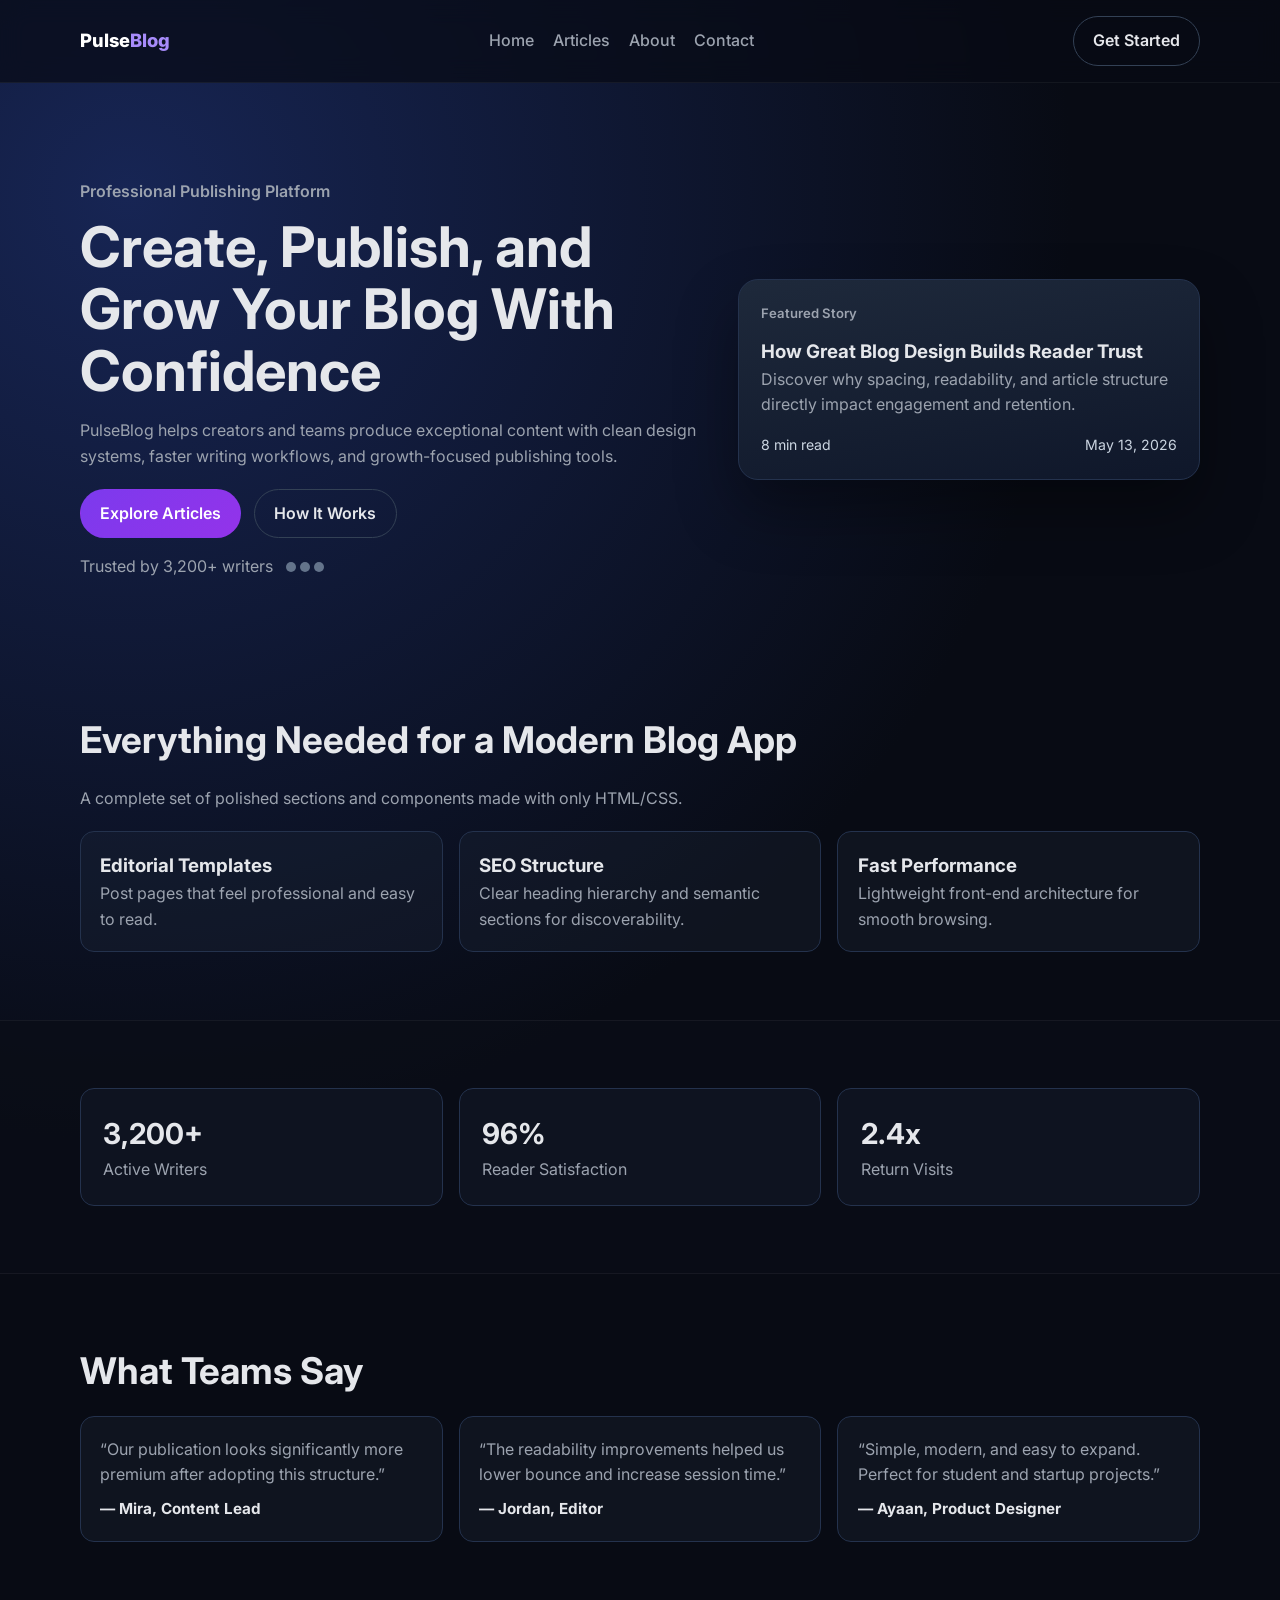
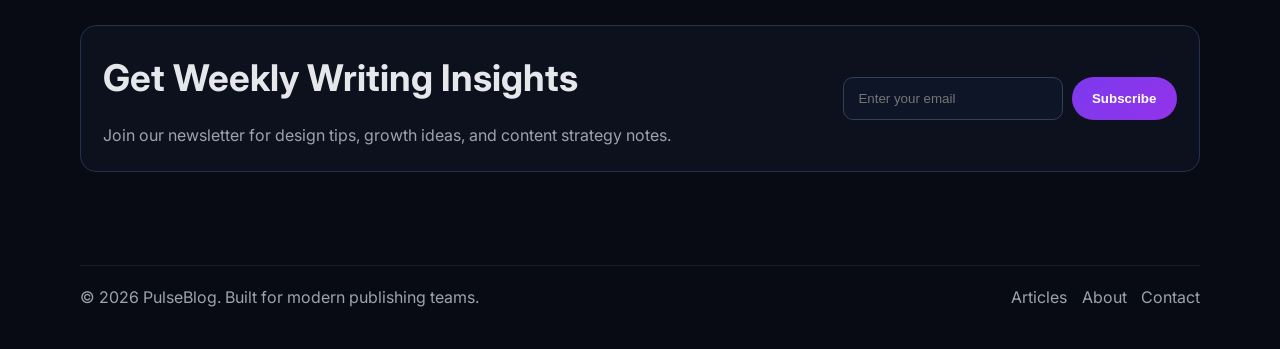
==== commit 0b3fdfcd: "Expand PulseBlog pages with richer sections and UI components" ====
--- a/index.html
+++ b/index.html
@@ -19,7 +19,7 @@
         <a href="about.html">About</a>
         <a href="contact.html">Contact</a>
       </nav>
-      <a href="blog.html" class="btn btn-outline">Start Reading</a>
+      <a href="contact.html" class="btn btn-outline">Get Started</a>
     </div>
   </header>
 
@@ -29,10 +29,14 @@
         <div>
           <p class="eyebrow">Professional Publishing Platform</p>
           <h1>Create, Publish, and Grow Your Blog With Confidence</h1>
-          <p>PulseBlog is a modern blog app landing page concept designed by students to showcase clean typography, editorial layouts, strong calls to action, and conversion-focused sections using only HTML and CSS.</p>
+          <p>PulseBlog helps creators and teams produce exceptional content with clean design systems, faster writing workflows, and growth-focused publishing tools.</p>
           <div class="hero-actions">
             <a href="blog.html" class="btn btn-primary">Explore Articles</a>
             <a href="about.html" class="btn btn-ghost">How It Works</a>
+          </div>
+          <div class="trust-row">
+            <span>Trusted by 3,200+ writers</span>
+            <div class="dot-list"><span></span><span></span><span></span></div>
           </div>
         </div>
 
@@ -40,10 +44,7 @@
           <p class="eyebrow small">Featured Story</p>
           <h3>How Great Blog Design Builds Reader Trust</h3>
           <p>Discover why spacing, readability, and article structure directly impact engagement and retention.</p>
-          <div class="meta-row">
-            <span>8 min read</span>
-            <span>May 13, 2026</span>
-          </div>
+          <div class="meta-row"><span>8 min read</span><span>May 13, 2026</span></div>
         </article>
       </div>
     </section>
@@ -51,10 +52,11 @@
     <section class="section">
       <div class="container">
         <h2>Everything Needed for a Modern Blog App</h2>
+        <p class="section-sub">A complete set of polished sections and components made with only HTML/CSS.</p>
         <div class="features-grid">
-          <article class="feature-card"><h3>Editorial Templates</h3><p>Professionally structured pages that make every post look polished and readable.</p></article>
-          <article class="feature-card"><h3>SEO-Friendly Structure</h3><p>Semantic heading flow and clear content hierarchy for discoverability.</p></article>
-          <article class="feature-card"><h3>Fast Performance</h3><p>Lightweight HTML/CSS architecture for smooth experiences on all devices.</p></article>
+          <article class="feature-card"><h3>Editorial Templates</h3><p>Post pages that feel professional and easy to read.</p></article>
+          <article class="feature-card"><h3>SEO Structure</h3><p>Clear heading hierarchy and semantic sections for discoverability.</p></article>
+          <article class="feature-card"><h3>Fast Performance</h3><p>Lightweight front-end architecture for smooth browsing.</p></article>
         </div>
       </div>
     </section>
@@ -64,6 +66,30 @@
         <div><strong>3,200+</strong><span>Active Writers</span></div>
         <div><strong>96%</strong><span>Reader Satisfaction</span></div>
         <div><strong>2.4x</strong><span>Return Visits</span></div>
+      </div>
+    </section>
+
+    <section class="section">
+      <div class="container testimonials">
+        <h2>What Teams Say</h2>
+        <div class="cards-3">
+          <article class="quote-card"><p>“Our publication looks significantly more premium after adopting this structure.”</p><h4>— Mira, Content Lead</h4></article>
+          <article class="quote-card"><p>“The readability improvements helped us lower bounce and increase session time.”</p><h4>— Jordan, Editor</h4></article>
+          <article class="quote-card"><p>“Simple, modern, and easy to expand. Perfect for student and startup projects.”</p><h4>— Ayaan, Product Designer</h4></article>
+        </div>
+      </div>
+    </section>
+
+    <section class="section newsletter-wrap">
+      <div class="container newsletter">
+        <div>
+          <h2>Get Weekly Writing Insights</h2>
+          <p>Join our newsletter for design tips, growth ideas, and content strategy notes.</p>
+        </div>
+        <form class="newsletter-form">
+          <input type="email" placeholder="Enter your email" />
+          <button type="button" class="btn btn-primary">Subscribe</button>
+        </form>
       </div>
     </section>
   </main>
--- a/style.css
+++ b/style.css
@@ -1,87 +1,18 @@
-:root {
-  --bg: #080b14;
-  --bg-soft: #111827;
-  --card: #121b2d;
-  --text: #e5e7eb;
-  --muted: #9ca3af;
-  --primary: #7c3aed;
-  --primary-2: #9333ea;
-  --line: #24324d;
-  --white: #ffffff;
-}
-
-* { margin: 0; padding: 0; box-sizing: border-box; }
-
-body {
-  font-family: 'Inter', sans-serif;
-  background: radial-gradient(circle at 10% 10%, #172554 0%, var(--bg) 45%);
-  color: var(--text);
-  line-height: 1.6;
-}
-
-.container { width: min(1120px, 92%); margin: 0 auto; }
-
-.topbar {
-  position: sticky; top: 0; z-index: 50;
-  backdrop-filter: blur(12px);
-  background: rgba(8, 11, 20, 0.7);
-  border-bottom: 1px solid rgba(255, 255, 255, 0.05);
-}
-
-.nav-wrap { display: flex; align-items: center; justify-content: space-between; padding: 1rem 0; gap: 1rem; }
-.logo { font-weight: 800; font-size: 1.15rem; text-decoration: none; color: var(--white); }
-.logo span { color: #a78bfa; }
-.nav-links { display: flex; gap: 1.2rem; flex-wrap: wrap; }
-.nav-links a { color: var(--muted); text-decoration: none; font-weight: 500; }
-.nav-links a:hover, .active-link { color: var(--white); }
-
-.btn { border: 1px solid transparent; border-radius: 999px; padding: 0.7rem 1.2rem; text-decoration: none; font-weight: 600; transition: all 0.25s ease; display: inline-flex; align-items: center; justify-content: center; }
-.btn-primary { background: linear-gradient(135deg, var(--primary), var(--primary-2)); color: var(--white); }
-.btn-primary:hover { filter: brightness(1.08); transform: translateY(-1px); }
-.btn-outline { border-color: #334155; color: var(--text); }
-.btn-outline:hover, .btn-ghost:hover { border-color: #64748b; background: rgba(255, 255, 255, 0.03); }
-.btn-ghost { color: var(--text); border-color: #334155; }
-
-.hero { padding: 6rem 0 4rem; }
-.hero-grid { display: grid; grid-template-columns: 1.15fr 0.85fr; gap: 2rem; align-items: center; }
-.eyebrow { color: #a78bfa; font-weight: 600; margin-bottom: 0.8rem; }
-.eyebrow.small { font-size: 0.82rem; }
-.hero h1 { font-size: clamp(2rem, 5vw, 3.5rem); line-height: 1.1; margin-bottom: 1rem; }
-.hero p { color: var(--muted); }
-.hero-actions { margin-top: 1.8rem; display: flex; gap: 0.8rem; flex-wrap: wrap; }
-
-.hero-panel { background: linear-gradient(170deg, #1e293b 0%, #0f172a 100%); border: 1px solid var(--line); border-radius: 20px; padding: 1.4rem; box-shadow: 0 30px 60px rgba(0, 0, 0, 0.35); }
-.hero-panel h3 { margin-bottom: 0.7rem; }
-.meta-row { margin-top: 1rem; display: flex; justify-content: space-between; color: #cbd5e1; font-size: 0.88rem; }
-
-.section { padding: 4.5rem 0; }
-.section h2 { font-size: clamp(1.5rem, 4vw, 2.3rem); margin-bottom: 1.2rem; }
-.features-grid { display: grid; grid-template-columns: repeat(3, 1fr); gap: 1rem; }
-.feature-card { padding: 1.2rem; border-radius: 14px; border: 1px solid var(--line); background: rgba(30, 41, 59, 0.3); }
-.feature-card p { color: var(--muted); }
-
-.muted { background: rgba(10, 14, 24, 0.7); border-top: 1px solid rgba(255, 255, 255, 0.05); border-bottom: 1px solid rgba(255, 255, 255, 0.05); }
-.stats-grid { display: grid; grid-template-columns: repeat(3, 1fr); gap: 1rem; }
-.stats-grid div { background: rgba(17, 24, 39, 0.6); border: 1px solid var(--line); padding: 1.4rem; border-radius: 14px; }
-.stats-grid strong { display: block; font-size: 1.8rem; }
-.stats-grid span { color: var(--muted); }
-
-.simple-page { padding: 3rem 0; }
-.simple-page h1 { margin-bottom: 0.8rem; }
-.intro, .simple-page p { color: var(--muted); margin-bottom: 0.8rem; }
-.posts-grid { margin-top: 1rem; display: grid; grid-template-columns: repeat(3, 1fr); gap: 1rem; }
-.post-card { padding: 1.1rem; border: 1px solid var(--line); border-radius: 14px; background: rgba(17, 24, 39, 0.55); transition: transform .25s ease, box-shadow .25s ease; }
-.post-card:hover { transform: translateY(-4px); box-shadow: 0 12px 24px rgba(0,0,0,.3); }
-.tag { color: #c4b5fd; font-weight: 700; font-size: .82rem; text-transform: uppercase; letter-spacing: .6px; margin-bottom: .45rem; }
-.post-card a { color: #c4b5fd; text-decoration: none; font-weight: 600; }
-
-.footer { padding: 1.6rem 0 2.4rem; }
-.footer-wrap { border-top: 1px solid rgba(255, 255, 255, 0.07); padding-top: 1.2rem; display: flex; justify-content: space-between; align-items: center; gap: 1rem; color: var(--muted); }
-.footer-links { display: flex; gap: .9rem; }
-.footer-links a { color: var(--muted); text-decoration: none; }
-
-@media (max-width: 900px) {
-  .hero-grid, .features-grid, .stats-grid, .posts-grid { grid-template-columns: 1fr; }
-  .nav-links { display: none; }
-  .hero { padding-top: 4rem; }
-}
+:root{--bg:#080b14;--text:#e5e7eb;--muted:#9ca3af;--primary:#7c3aed;--primary-2:#9333ea;--line:#24324d;--white:#fff}
+*{margin:0;padding:0;box-sizing:border-box}
+body{font-family:'Inter',sans-serif;background:radial-gradient(circle at 10% 10%,#172554 0%,var(--bg) 45%);color:var(--text);line-height:1.6}
+.container{width:min(1120px,92%);margin:0 auto}
+.topbar{position:sticky;top:0;z-index:50;backdrop-filter:blur(12px);background:rgba(8,11,20,.7);border-bottom:1px solid rgba(255,255,255,.05)}
+.nav-wrap{display:flex;align-items:center;justify-content:space-between;padding:1rem 0;gap:1rem}.logo{font-weight:800;font-size:1.15rem;text-decoration:none;color:var(--white)}.logo span{color:#a78bfa}.nav-links{display:flex;gap:1.2rem;flex-wrap:wrap}.nav-links a{color:var(--muted);text-decoration:none;font-weight:500}.nav-links a:hover,.active-link{color:var(--white)}
+.btn{border:1px solid transparent;border-radius:999px;padding:.7rem 1.2rem;text-decoration:none;font-weight:600;transition:.25s;display:inline-flex;align-items:center;justify-content:center;cursor:pointer}.btn-primary{background:linear-gradient(135deg,var(--primary),var(--primary-2));color:var(--white)}.btn-primary:hover{filter:brightness(1.08);transform:translateY(-1px)}.btn-outline{border-color:#334155;color:var(--text)}.btn-outline:hover,.btn-ghost:hover{border-color:#64748b;background:rgba(255,255,255,.03)}.btn-ghost{color:var(--text);border-color:#334155}
+.hero{padding:6rem 0 4rem}.hero-grid{display:grid;grid-template-columns:1.15fr .85fr;gap:2rem;align-items:center}.eyebrow{color:#a78bfa;font-weight:600;margin-bottom:.8rem}.eyebrow.small{font-size:.82rem}.hero h1{font-size:clamp(2rem,5vw,3.5rem);line-height:1.1;margin-bottom:1rem}.hero p{color:var(--muted)}.hero-actions{margin-top:1.2rem;display:flex;gap:.8rem;flex-wrap:wrap}.trust-row{margin-top:1rem;display:flex;align-items:center;gap:.8rem;color:var(--muted)}.dot-list span{display:inline-block;width:10px;height:10px;border-radius:50%;background:#64748b;margin-right:4px}
+.hero-panel{background:linear-gradient(170deg,#1e293b 0%,#0f172a 100%);border:1px solid var(--line);border-radius:20px;padding:1.4rem;box-shadow:0 30px 60px rgba(0,0,0,.35)}.meta-row{margin-top:1rem;display:flex;justify-content:space-between;color:#cbd5e1;font-size:.88rem}
+.section{padding:4.2rem 0}.section h2{font-size:clamp(1.5rem,4vw,2.3rem);margin-bottom:1rem}.section-sub{color:var(--muted);margin-bottom:1.2rem}.features-grid,.cards-3{display:grid;grid-template-columns:repeat(3,1fr);gap:1rem}.feature-card,.quote-card{padding:1.2rem;border-radius:14px;border:1px solid var(--line);background:rgba(30,41,59,.3)}.feature-card p,.quote-card p{color:var(--muted)}.quote-card h4{margin-top:.6rem;font-size:.95rem}
+.muted{background:rgba(10,14,24,.7);border-top:1px solid rgba(255,255,255,.05);border-bottom:1px solid rgba(255,255,255,.05)}.stats-grid{display:grid;grid-template-columns:repeat(3,1fr);gap:1rem}.stats-grid div{background:rgba(17,24,39,.6);border:1px solid var(--line);padding:1.4rem;border-radius:14px}.stats-grid strong{display:block;font-size:1.8rem}.stats-grid span{color:var(--muted)}
+.newsletter-wrap{padding-top:1rem}.newsletter{display:flex;justify-content:space-between;gap:1rem;align-items:center;padding:1.4rem;border:1px solid var(--line);border-radius:16px;background:rgba(17,24,39,.5)}.newsletter p{color:var(--muted)}.newsletter-form{display:flex;gap:.55rem}.newsletter-form input{padding:.8rem .9rem;border-radius:10px;border:1px solid #334155;background:#0e1526;color:#e5e7eb;min-width:220px}
+.simple-page{padding:3rem 0}.simple-page h1{margin-bottom:.8rem}.intro,.simple-page p{color:var(--muted);margin-bottom:.8rem}.featured-post{display:flex;justify-content:space-between;gap:1rem;align-items:center;padding:1.1rem;border:1px solid var(--line);border-radius:14px;background:rgba(17,24,39,.45);margin-bottom:1rem}
+.posts-grid{margin-top:1rem;display:grid;grid-template-columns:repeat(3,1fr);gap:1rem}.post-card{padding:1.1rem;border:1px solid var(--line);border-radius:14px;background:rgba(17,24,39,.55);transition:transform .25s ease,box-shadow .25s ease}.post-card:hover{transform:translateY(-4px);box-shadow:0 12px 24px rgba(0,0,0,.3)}.tag{color:#c4b5fd;font-weight:700;font-size:.82rem;text-transform:uppercase;letter-spacing:.6px;margin-bottom:.45rem}.post-card a{color:#c4b5fd;text-decoration:none;font-weight:600}
+.timeline{display:grid;grid-template-columns:repeat(2,1fr);gap:1rem;margin-top:1rem}.timeline article{padding:1rem;border:1px solid var(--line);border-radius:12px;background:rgba(17,24,39,.5)}
+.contact-form{margin-top:1rem;display:grid;gap:.75rem;padding:1.2rem;border:1px solid var(--line);border-radius:14px;background:rgba(17,24,39,.45)}.input-grid{display:grid;grid-template-columns:repeat(2,1fr);gap:.75rem}.contact-form input,.contact-form textarea{padding:.8rem;border-radius:10px;border:1px solid #334155;background:#0e1526;color:#e5e7eb}
+.footer{padding:1.6rem 0 2.4rem}.footer-wrap{border-top:1px solid rgba(255,255,255,.07);padding-top:1.2rem;display:flex;justify-content:space-between;align-items:center;gap:1rem;color:var(--muted)}.footer-links{display:flex;gap:.9rem}.footer-links a{color:var(--muted);text-decoration:none}
+@media (max-width:900px){.hero-grid,.features-grid,.stats-grid,.posts-grid,.cards-3,.timeline,.input-grid{grid-template-columns:1fr}.featured-post,.newsletter{flex-direction:column;align-items:flex-start}.nav-links{display:none}.hero{padding-top:4rem}}
